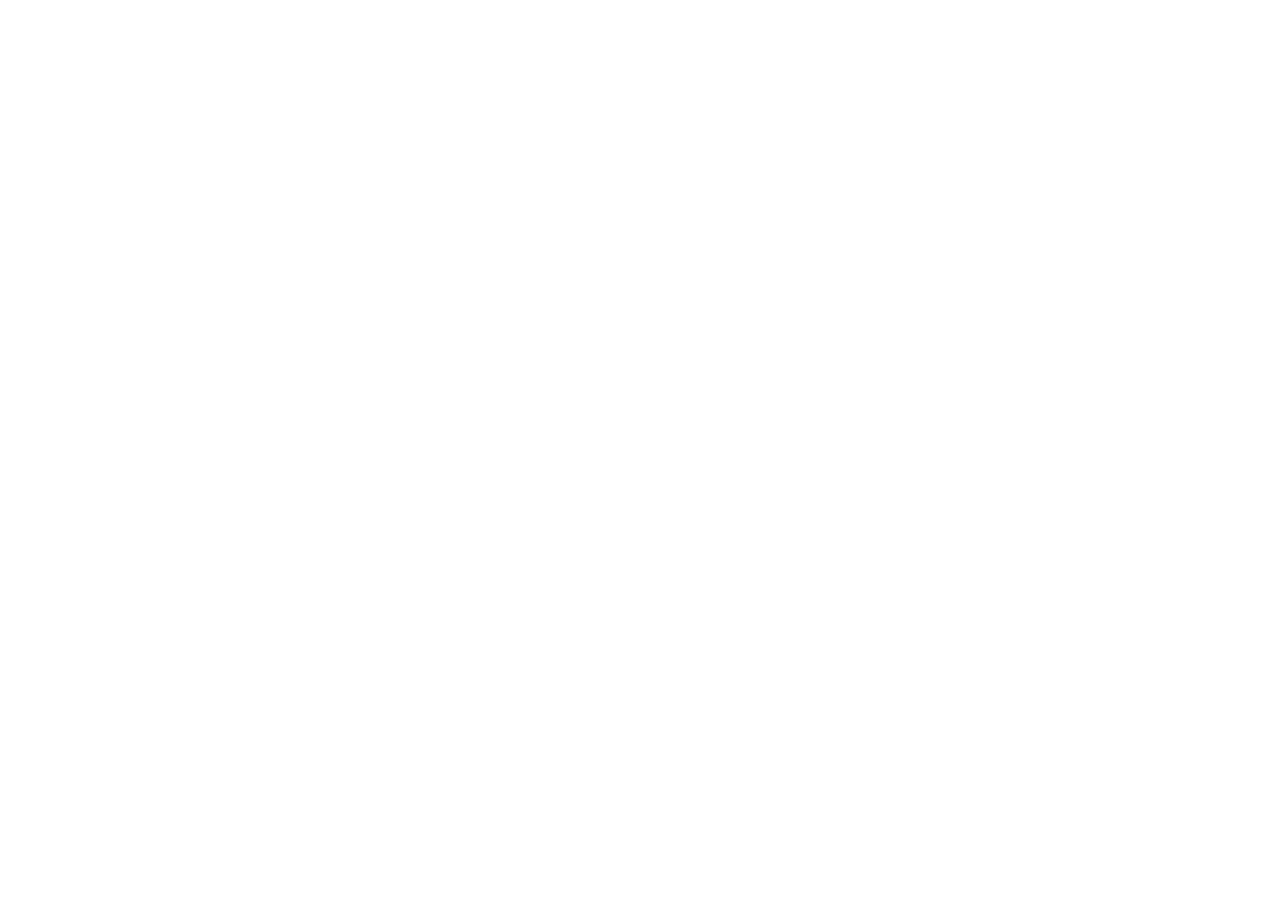
==== index.html @ ba4dd9b7 "assets and folder structure up" ====
<!DOCTYPE html>
<html lang="en">
<head>
    <link rel="stylesheet" type="text/css" href="./css/main.css"> 
    <meta charset="UTF-8">
    <meta name="viewport" content="width=device-width, initial-scale=1.0">
    <meta http-equiv="X-UA-Compatible" content="ie=edge">
    <title>Mini-games!</title>
    
</head>
<body>
    <script src="./javascript/main.js" type="text/javascript"></script>
    <div id="board">
        <div class="tic-tac-box" id="00"></div>
        <div class="tic-tac-box" id="01"></div>
        <div class="tic-tac-box" id="02"></div>
        <div class="tic-tac-box" id="10"></div>
        <div class="tic-tac-box" id="11"></div>
        <div class="tic-tac-box" id="12"></div>
        <div class="tic-tac-box" id="20"></div>
        <div class="tic-tac-box" id="21"></div>
        <div class="tic-tac-box" id="22"></div>
    </div>
</body>
</html>
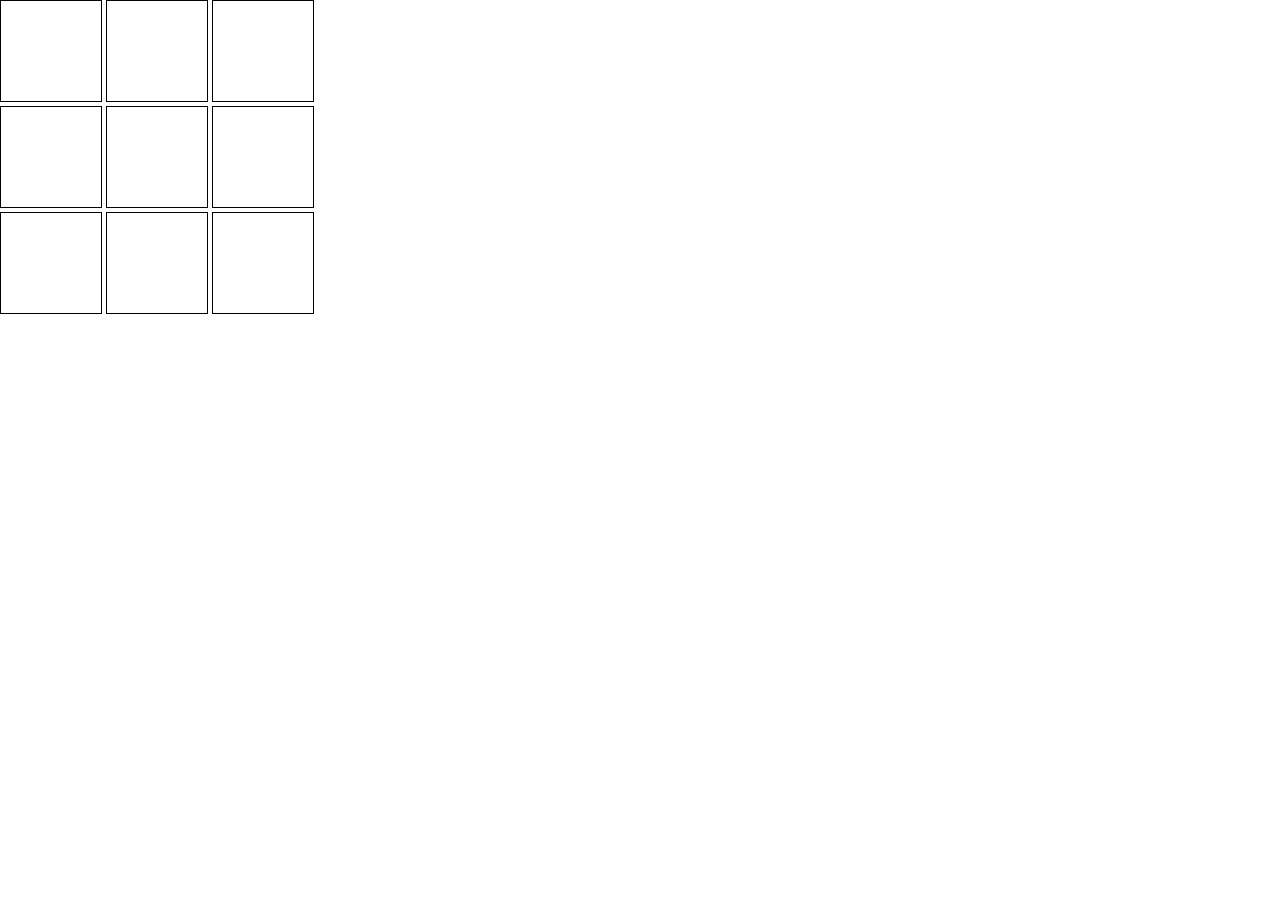
==== commit a8489949: "tic tac toe and hangman prototypes complete" ====
--- a/index.html
+++ b/index.html
@@ -9,17 +9,18 @@
     
 </head>
 <body>
+    
+    <div id="board">
+        <div class="tic-tac-box" data-x="0" data-y="0" id="00"></div>
+        <div class="tic-tac-box" data-x="0" data-y="1" id="01"></div>
+        <div class="tic-tac-box" data-x="0" data-y="2" id="02"></div>
+        <div class="tic-tac-box" data-x="1" data-y="0" id="10"></div>
+        <div class="tic-tac-box" data-x="1" data-y="1" id="11"></div>
+        <div class="tic-tac-box" data-x="1" data-y="2" id="12"></div>
+        <div class="tic-tac-box" data-x="2" data-y="0" id="20"></div>
+        <div class="tic-tac-box" data-x="2" data-y="1" id="21"></div>
+        <div class="tic-tac-box" data-x="2" data-y="2" id="22"></div>
+    </div>
     <script src="./javascript/main.js" type="text/javascript"></script>
-    <div id="board">
-        <div class="tic-tac-box" id="00"></div>
-        <div class="tic-tac-box" id="01"></div>
-        <div class="tic-tac-box" id="02"></div>
-        <div class="tic-tac-box" id="10"></div>
-        <div class="tic-tac-box" id="11"></div>
-        <div class="tic-tac-box" id="12"></div>
-        <div class="tic-tac-box" id="20"></div>
-        <div class="tic-tac-box" id="21"></div>
-        <div class="tic-tac-box" id="22"></div>
-    </div>
 </body>
 </html>--- a/css/main.css
+++ b/css/main.css
@@ -0,0 +1,37 @@
+ * {
+     border: 0;
+     padding: 0;
+     margin: 0;
+ }
+
+ #board {
+    width: 318px;
+    height: 318px;
+ }
+
+ .tic-tac-box {
+     display: inline-block;
+     width: 100px;
+     height: 100px;
+     border: solid 1px black;
+ }
+ .letter-box {
+     display: inline-block;
+     color: blue;
+     background-color: black;
+     border: solid 1px black;
+     height: 30px;
+     width: 20px;
+ }
+ #hang-board {
+     width: 800px;
+     height: 40px;
+ }
+ .boardTile {
+    display: inline-block;
+    color: blue;
+    background-color: black;
+    border: solid 1px black;
+    height: 30px;
+    width: 20px;
+ }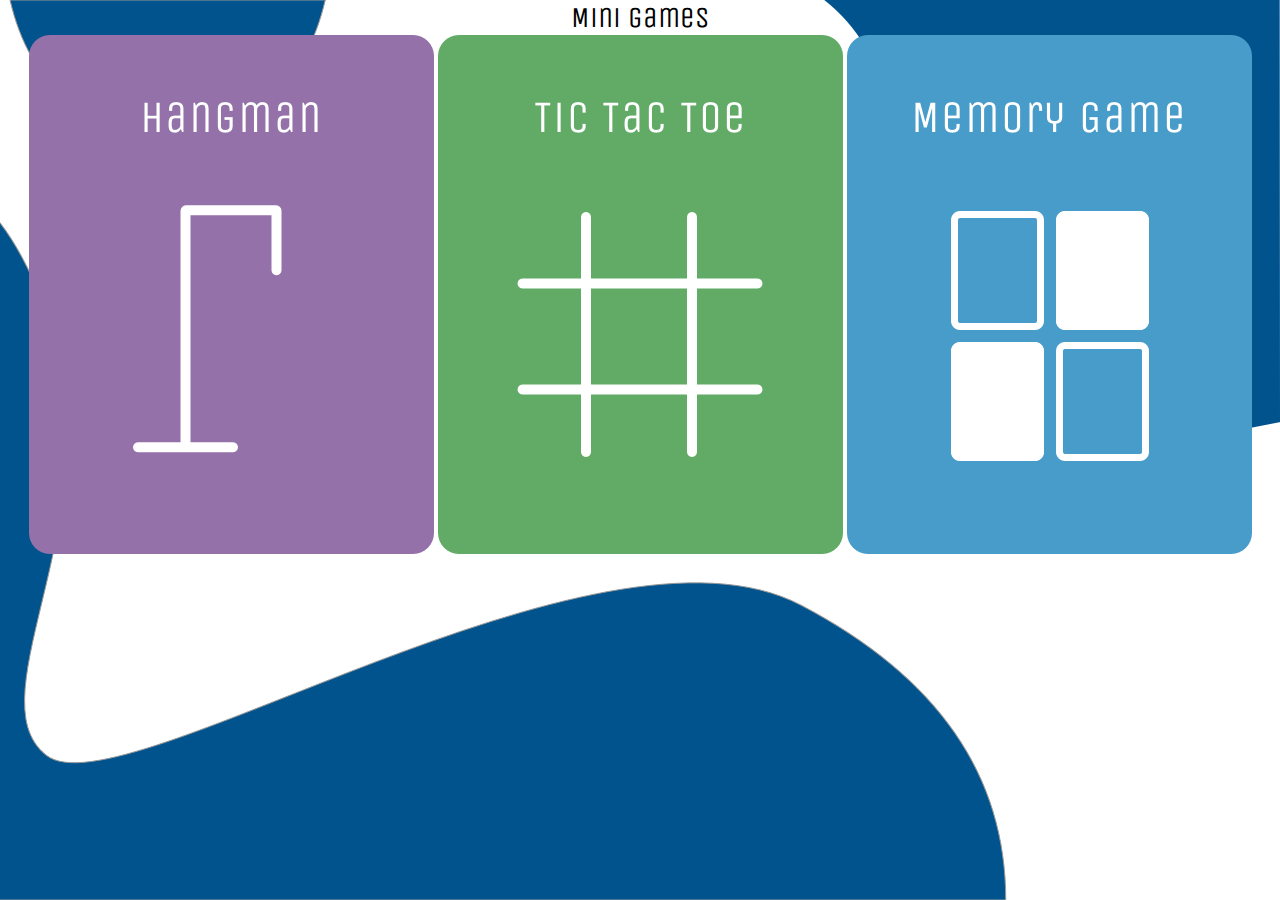
==== commit 3fc47e7e: "index page started" ====
--- a/index.html
+++ b/index.html
@@ -1,26 +1,22 @@
 <!DOCTYPE html>
 <html lang="en">
 <head>
-    <link rel="stylesheet" type="text/css" href="./css/main.css"> 
+        <link rel="stylesheet" type="text/css" href="./css/main.css"> 
     <meta charset="UTF-8">
     <meta name="viewport" content="width=device-width, initial-scale=1.0">
     <meta http-equiv="X-UA-Compatible" content="ie=edge">
-    <title>Mini-games!</title>
-    
+    <title>Mini-Games</title>
 </head>
 <body>
-    
-    <div id="board">
-        <div class="tic-tac-box" data-x="0" data-y="0" id="00"></div>
-        <div class="tic-tac-box" data-x="0" data-y="1" id="01"></div>
-        <div class="tic-tac-box" data-x="0" data-y="2" id="02"></div>
-        <div class="tic-tac-box" data-x="1" data-y="0" id="10"></div>
-        <div class="tic-tac-box" data-x="1" data-y="1" id="11"></div>
-        <div class="tic-tac-box" data-x="1" data-y="2" id="12"></div>
-        <div class="tic-tac-box" data-x="2" data-y="0" id="20"></div>
-        <div class="tic-tac-box" data-x="2" data-y="1" id="21"></div>
-        <div class="tic-tac-box" data-x="2" data-y="2" id="22"></div>
+    <div id="landing-main-container">
+        <center><text class="words">Mini games</text></center>
+        <div>
+            <center>
+                <img src="./assets/hangman card.png">
+                <img src="./assets/tic tac toe card.png">
+                <img src="./assets/memory game card.png">
+            </center>
+        </div>
     </div>
-    <script src="./javascript/main.js" type="text/javascript"></script>
 </body>
 </html>--- a/css/main.css
+++ b/css/main.css
@@ -2,8 +2,18 @@
      border: 0;
      padding: 0;
      margin: 0;
- }
+}
 
+@font-face {
+    font-family: "font";
+    src: url("../assets/font.ttf");
+    
+    }
+
+body {
+    height: 100vh;  
+    width: 100vw;
+}
  #board {
     width: 318px;
     height: 318px;
@@ -34,4 +44,21 @@
     border: solid 1px black;
     height: 30px;
     width: 20px;
+ }
+ .match-card {
+    display: inline-block;
+    color: blue;
+    background-color: black;
+    border: solid 1px black;
+    height: 30px;
+    width: 20px;
+ }
+ #landing-main-container {
+    background: url("../assets/homeScreen.png") 100%;
+    height: 100%;
+    width: 100%;
+ }
+ .words {
+    font-family: "font";
+    font-size: 22pt;
  }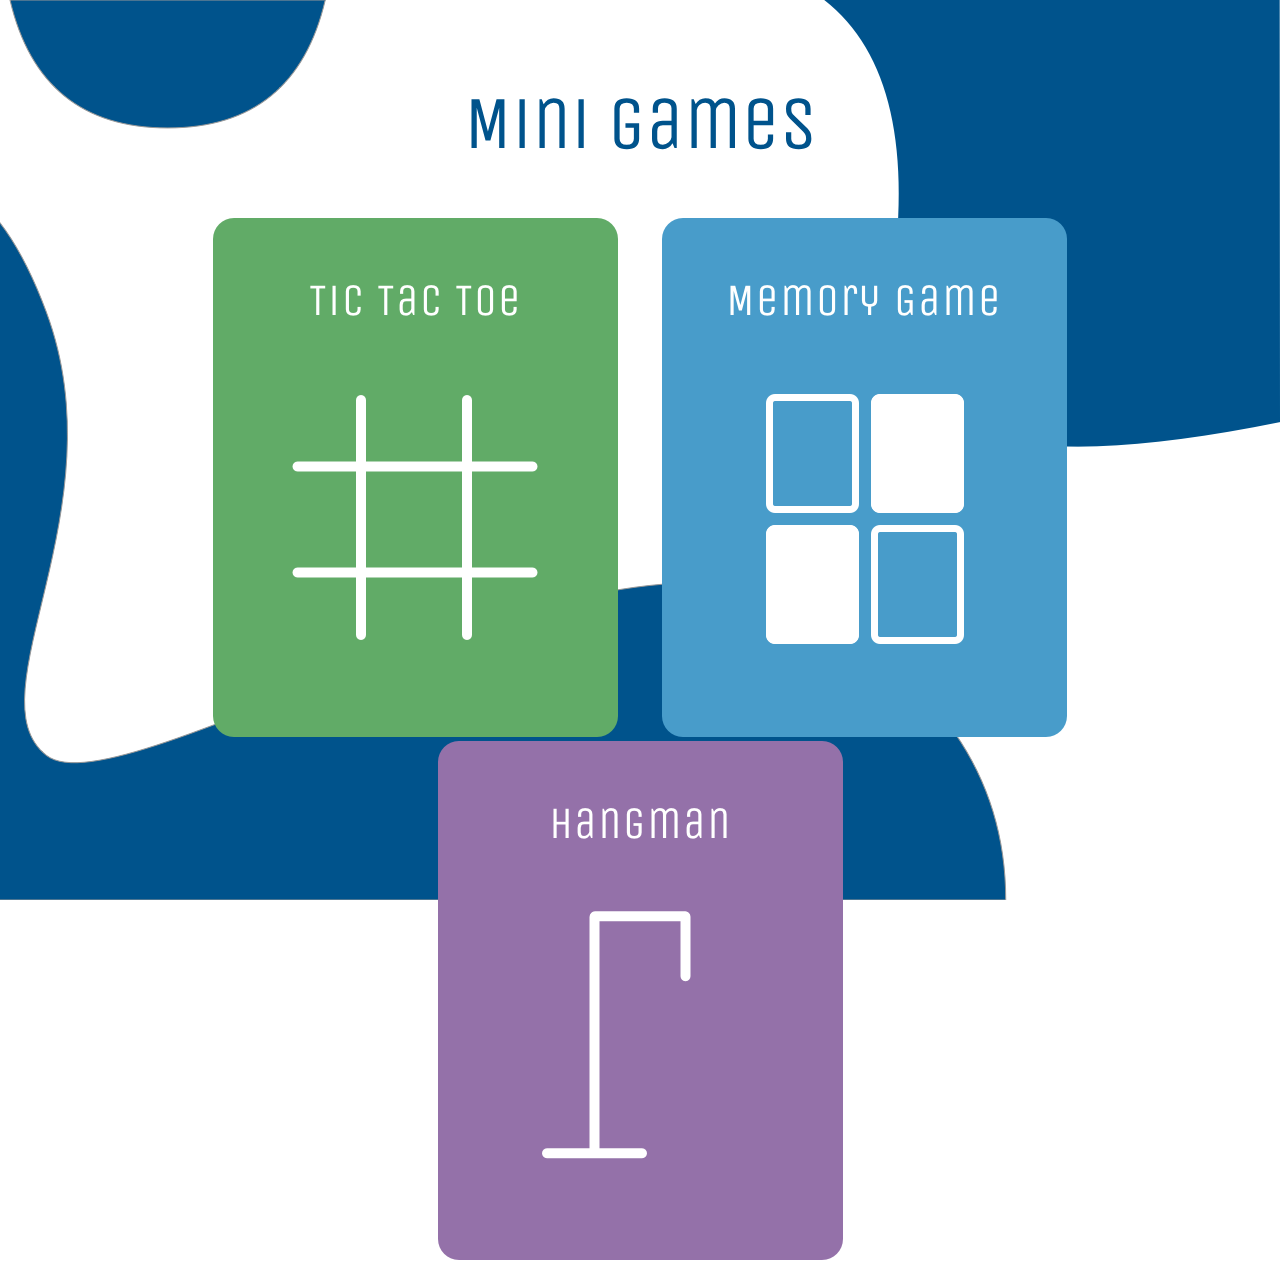
==== commit 5249d82e: "index page finished" ====
--- a/index.html
+++ b/index.html
@@ -9,14 +9,17 @@
 </head>
 <body>
     <div id="landing-main-container">
-        <center><text class="words">Mini games</text></center>
-        <div>
             <center>
-                <img src="./assets/hangman card.png">
-                <img src="./assets/tic tac toe card.png">
-                <img src="./assets/memory game card.png">
+                <div id="title">Mini games</div>
+            
+        <div id="card-container">
+            <center>
+                <a href="tictac.html"> <img class="cards" src="./assets/tic tac toe card.png"></a>
+                <a href="matching.html"><img class="cards" src="./assets/memory game card.png"></a>
+                <a href="hangman.html"> <img class="cards" src="./assets/hangman card.png"></a>
             </center>
         </div>
+        </center>
     </div>
 </body>
 </html>--- a/css/main.css
+++ b/css/main.css
@@ -7,12 +7,12 @@
 @font-face {
     font-family: "font";
     src: url("../assets/font.ttf");
-    
     }
 
 body {
     height: 100vh;  
     width: 100vw;
+    
 }
  #board {
     width: 318px;
@@ -53,12 +53,29 @@
     height: 30px;
     width: 20px;
  }
+
+
+/* landing page */
+
  #landing-main-container {
-    background: url("../assets/homeScreen.png") 100%;
+    background-color: transparent;
     height: 100%;
     width: 100%;
+    background: url("../assets/homeScreen.png") 100%;
  }
- .words {
-    font-family: "font";
-    font-size: 22pt;
- }+ 
+ #title{
+        font-family: "font";
+        font-size: 56pt;
+        padding-top: 80px;
+        color: #00538C;
+ 
+ }
+
+ #card-container {
+    margin-top: 50px;
+}
+.cards {
+    margin-right:20px;
+    margin-left:20px;
+}